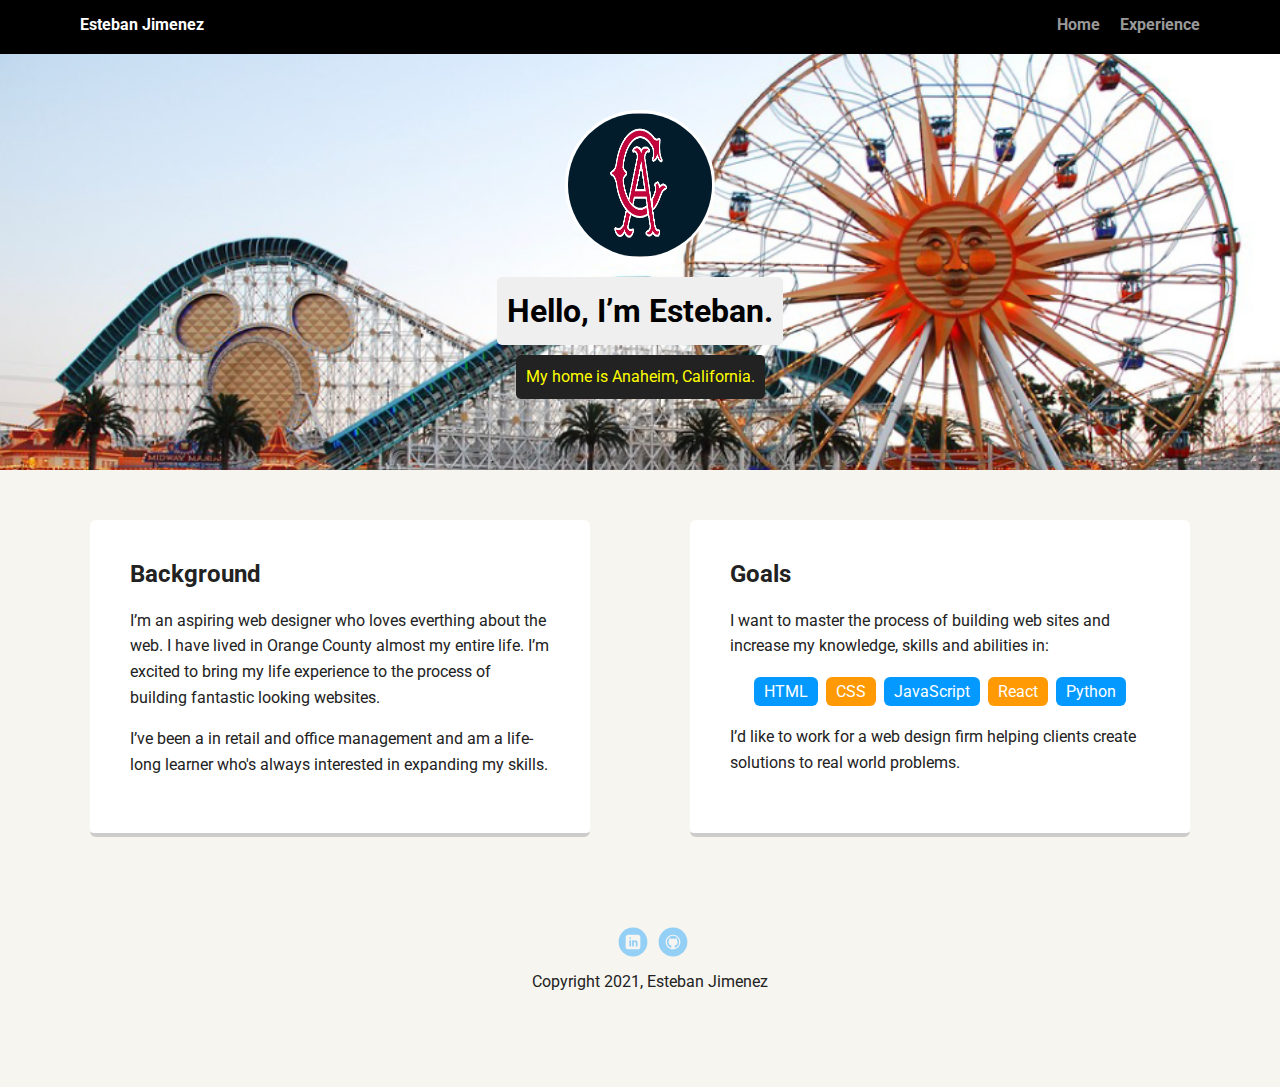
==== index.html @ 9bd8c1ff "initial commit" ====
<!DOCTYPE html>
<html lang="en">
  <head>
    <meta charset="utf-8">
    <title>Esteban Jimenez's Profile</title>
    <meta name="viewport" content="width=device-width, initial-scale=1.0">
    <link rel="stylesheet" href="styles.css">
    <link href="https://fonts.googleapis.com/css?family=Muli%7CRoboto:400,300,500,700,900" rel="stylesheet">
  </head>

  <body>
    <div class="main-nav">
      <ul class="nav">
        <li class="name">Esteban Jimenez</li>
        <li><a href="index.html">Home</a></li>
        <li><a href="experience.html">Experience</a></li>
      </ul>
    </div>

    <header>
      <img src="images/angels.png" alt="Anaheim Angels Logo" class="profile-image">
      <h1 class="tag name">Hello, I’m Esteban.</h1>
      <p class="tag location">My home is Anaheim, California.</p>
    </header>

    <main class="flex">
      <div class="card">
        <h2>Background</h2>
        <p>
          I’m an aspiring web designer who loves everthing about the web. I have
          lived in Orange County almost my entire life. I’m excited to bring my
          life experience to the process of building fantastic looking websites.
        </p>
        <p>
          I’ve been a in retail and office management and am a life-long learner
          who's always interested in expanding my skills.
        </p>
      </div>

      <div class="card">
        <h2>Goals</h2>
        <p>
          I want to master the process of building web sites and increase my knowledge, skills and abilities in:
        </p>
        <ul class="skills">
          <li>HTML</li>
          <li>CSS</li>
          <li>JavaScript</li>
          <li>React</li>
          <li>Python</li>
        </ul>
        <p>
          I’d like to work for a web design firm helping clients create solutions to real world problems.
        </p>
      </div>
    </main>
    <footer>
      <ul>
        <li><a href="https://www.linkedin.com/in/esteban-jimenez-0508/" class="social linkedin">LinkedIn</a></li>
        <li><a href="https://github.com/E-Jimenez1" class="social github">Github</a></li>
      </ul>
      <p class="copyright">Copyright 2021, Esteban Jimenez</p>
    </footer>
  </body>
</html>
---- styles.css ----
/* Global Layout Set-up */
* {
  box-sizing: border-box;
}

body {
  margin: 0;
  padding: 0;
  text-align: center;
  font-family: "Roboto", sans-serif;
  color: #222;
  background: #f7f5f0;
}
/* Link Styles */

a {
  text-decoration: none;
  color: #999;
}
a:hover {
  color: #6633ff;
}

/* Section Styles */

.main-nav {
  width: 100%;
  background: black;
  min-height: 30px;
  padding: 10px;
  position: fixed;
  text-align: center;
}
.nav {
  display: flex;
  justify-content: space-around;
  font-weight: 700;
  list-style-type: none;
  margin: 0 auto;
  padding: 0;
}

.nav .name {
  display: block;
  margin-right: auto;
  color: white;
}
.nav li {
  padding: 5px 10px 10px 10px;
}
.nav a {
  transition: all 0.5s;
}
.nav a:hover {
  color: white;
}

header {
  text-align: center;
  background: url("images/paradise\ pier.jpeg") no-repeat top center;
  background-size: cover;
  overflow: hidden;
  padding-top: 60px;
}
header {
  line-height: 1.5;
}
header .profile-image {
  margin-top: 50px;
  width: 150px;
  height: 150px;
  border-radius: 50%;
  border: 3px solid white;
  transition: all 0.5s;
}
header .profile-image:hover {
  transform: scale(1.2) rotate(5deg);
}
.tag {
  background-color: #efefef;
  color: black;
  padding: 10px;
  border-radius: 5px;
  display: table;
  margin: 10px auto;
}
.location {
  background-color: #222;
  color: yellow;
}
.card {
  margin: 30px;
  padding: 20px 40px 40px;
  max-width: 500px;
  text-align: left;
  background: #fff;
  border-bottom: 4px solid #ccc;
  border-radius: 6px;
  transition: all 0.5s;
}
.card:hover {
  border-color: #ff99ff;
}

ul.skills {
  padding: 0;
  text-align: center;
}

.skills li {
  border-radius: 6px;
  display: inline-block;
  background: #ff9904;
  color: white;
  padding: 5px 10px;
  margin: 2px;
}

.skills li:nth-child(odd) {
  background: #0399ff;
}

footer {
  width: 100%;
  min-height: 30px;
  padding: 20px 0 40px 20px;
}

footer .copyright {
  top: -8px;
  font-size: 0.75em;
}

footer ul {
  list-style-type: none;
  margin: 0;
  padding: 0;
}

footer ul li {
  display: inline-block;
}

a.social {
  display: inline-block;
  text-indent: -9999px;
  margin-left: 5px;
  width: 30px;
  height: 30px;
  background-size: 30px 30px;
  opacity: 0.4;
  transition: all 0.5s;
}
a.twitter {
  background-image: url(images/twitter.svg);
}
a.linkedin {
  background-image: url(images/linkedin.svg);
}
a.github {
  background-image: url(images/github.svg);
}
a.social:hover {
  opacity: 1;
}
.clearfix {
  clear: both;
}

/* Styles for larger screens */
@media screen and (min-width: 720px) {
  .flex {
    display: -ms-flexbox; /* TWEENER - IE 10 */
    display: flex;
    max-width: 1200px;
    -ms-flex-pack: distribute;
    justify-content: space-around;
    margin: 0 auto;
  }

  header {
    min-height: 470px;
  }

  .nav {
    max-width: 1200px;
    padding: 0 30px;
  }

  main {
    padding-top: 20px;
  }

  main p {
    line-height: 1.6em;
  }

  footer {
    font-size: 1.3em;
    max-width: 1200px;
    margin: 40px auto;
  }
}
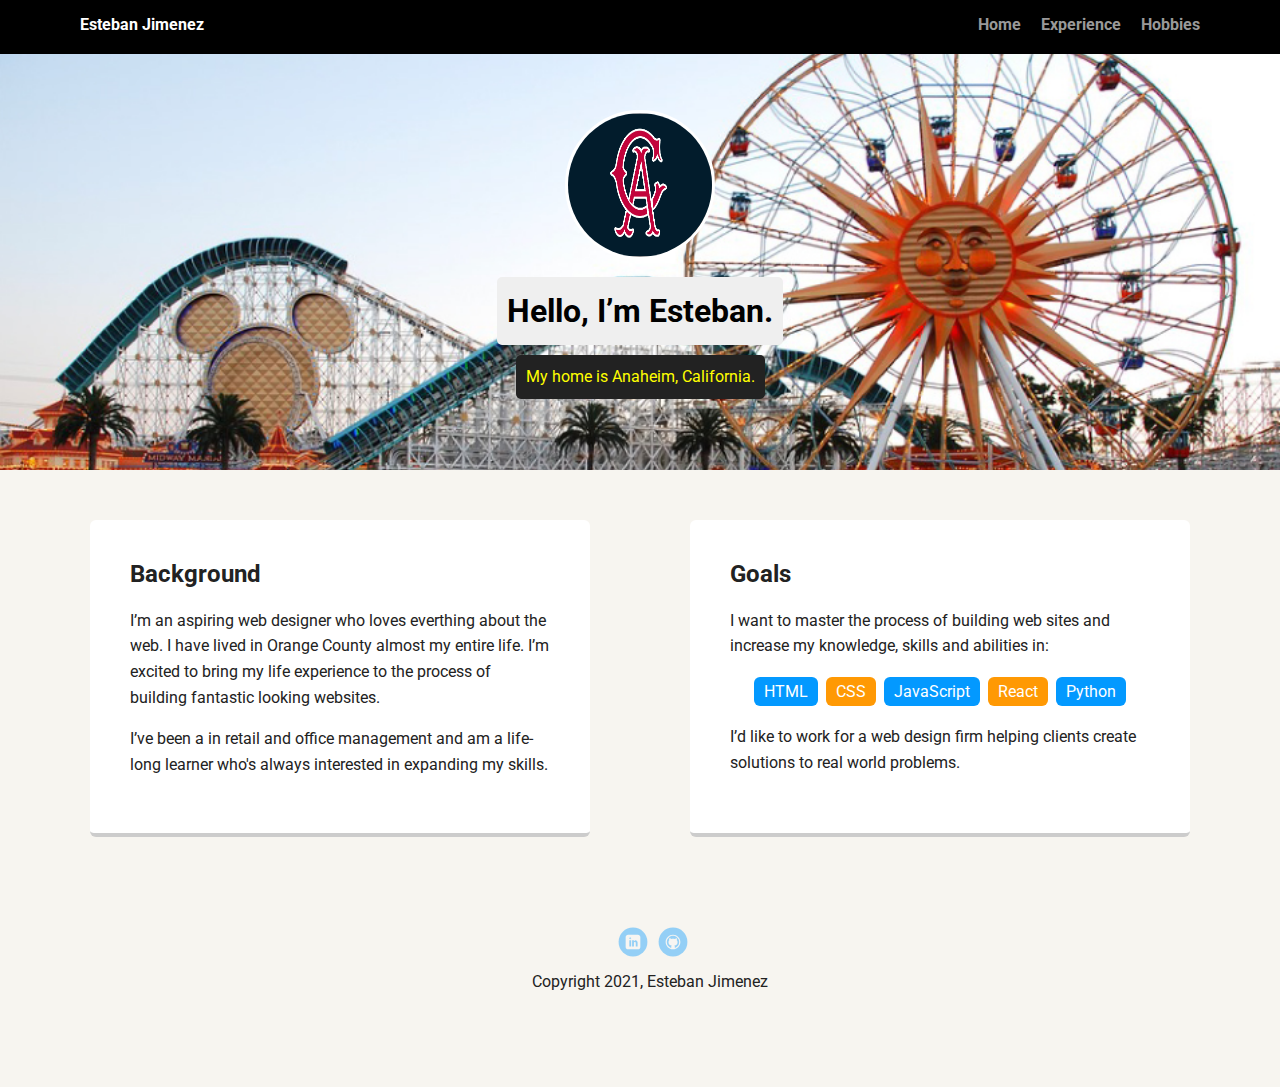
==== commit f918ba28: "made changes towards EE" ====
--- a/index.html
+++ b/index.html
@@ -9,13 +9,14 @@
   </head>
 
   <body>
-    <div class="main-nav">
+    <nav class="main-nav">
       <ul class="nav">
         <li class="name">Esteban Jimenez</li>
         <li><a href="index.html">Home</a></li>
         <li><a href="experience.html">Experience</a></li>
+        <li><a href="hobbies.html">Hobbies</a></li>
       </ul>
-    </div>
+    </nav>
 
     <header>
       <img src="images/angels.png" alt="Anaheim Angels Logo" class="profile-image">
@@ -24,7 +25,7 @@
     </header>
 
     <main class="flex">
-      <div class="card">
+      <section class="card">
         <h2>Background</h2>
         <p>
           I’m an aspiring web designer who loves everthing about the web. I have
@@ -35,9 +36,9 @@
           I’ve been a in retail and office management and am a life-long learner
           who's always interested in expanding my skills.
         </p>
-      </div>
+      </section>
 
-      <div class="card">
+      <section class="card">
         <h2>Goals</h2>
         <p>
           I want to master the process of building web sites and increase my knowledge, skills and abilities in:
@@ -52,7 +53,7 @@
         <p>
           I’d like to work for a web design firm helping clients create solutions to real world problems.
         </p>
-      </div>
+      </section>
     </main>
     <footer>
       <ul>
--- a/styles.css
+++ b/styles.css
@@ -57,7 +57,7 @@
 
 header {
   text-align: center;
-  background: url("images/paradise\ pier.jpeg") no-repeat top center;
+  background: url("images/paradisepier.jpeg") no-repeat top center;
   background-size: cover;
   overflow: hidden;
   padding-top: 60px;
@@ -74,7 +74,7 @@
   transition: all 0.5s;
 }
 header .profile-image:hover {
-  transform: scale(1.2) rotate(5deg);
+  transform: scale(1.5) rotate(30deg);
 }
 .tag {
   background-color: #efefef;
